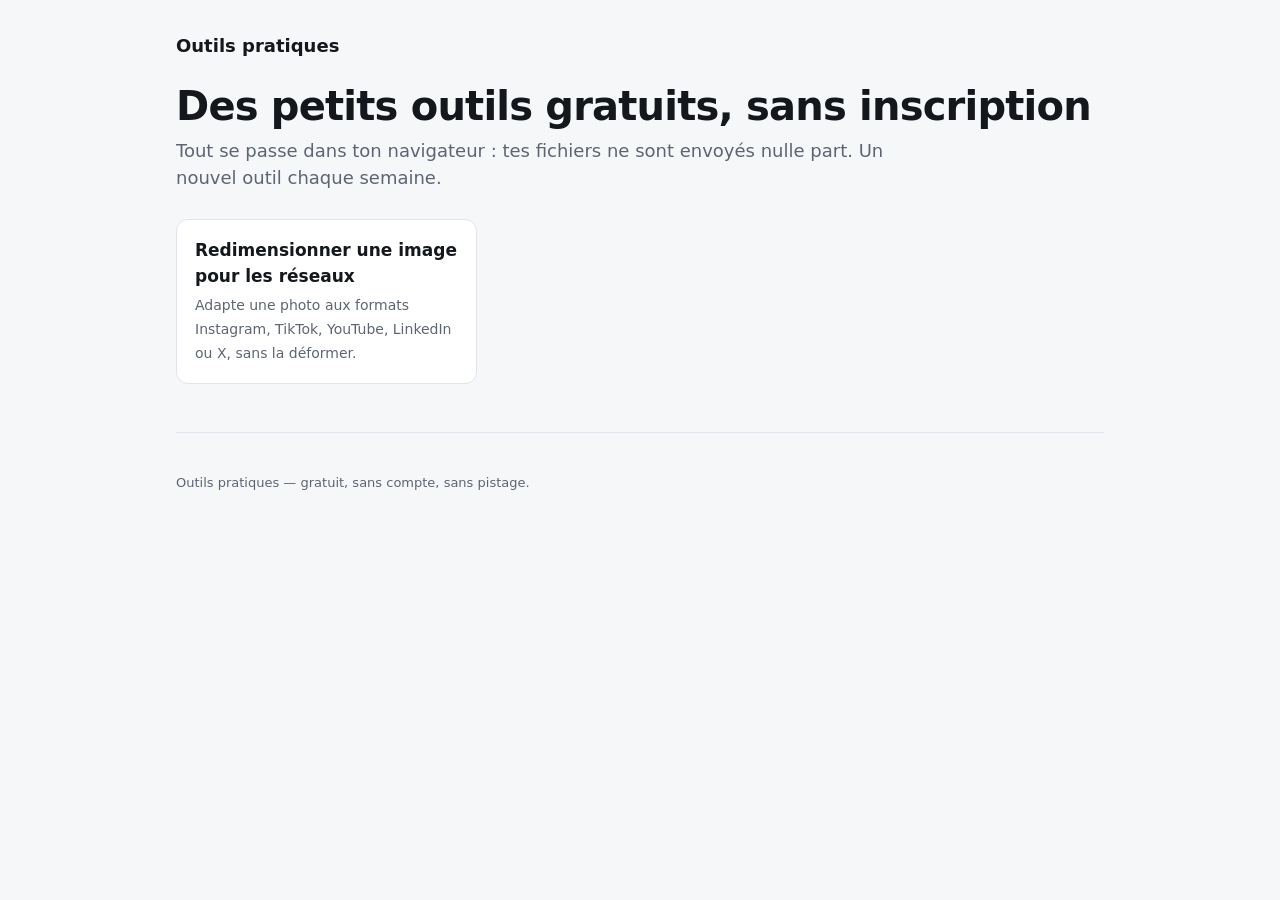
==== index.html @ de30b170 "Hub d'outils + premier outil : redimensionner une image pour les réseaux Co-Authored-By: Claude Opus" ====
<!doctype html>
<html lang="fr">
<head>
<meta charset="utf-8">
<meta name="viewport" content="width=device-width,initial-scale=1">
<title>Outils pratiques — petits outils en ligne gratuits</title>
<meta name="description" content="Des petits outils en ligne gratuits, simples et sans inscription : images, texte, couleurs, calculs du quotidien.">
<link rel="stylesheet" href="/assets/style.css">
</head>
<body>
<div class="wrap">
  <header class="site"><a class="logo" href="/">Outils pratiques</a></header>
  <h1>Des petits outils gratuits, sans inscription</h1>
  <p class="lead">Tout se passe dans ton navigateur : tes fichiers ne sont envoyés nulle part. Un nouvel outil chaque semaine.</p>
  <div class="grid" id="tools"></div>
  <noscript><p><a href="/outils/redimensionner-image-reseaux/">Redimensionner une image pour les réseaux</a></p></noscript>
  <footer>Outils pratiques — gratuit, sans compte, sans pistage.</footer>
</div>
<script>
fetch('/tools.json').then(r=>r.json()).then(list=>{
  list.sort((a,b)=>b.date.localeCompare(a.date));
  const el=document.getElementById('tools');
  el.innerHTML=list.map(t=>`<a class="tool" href="/outils/${t.slug}/"><strong></strong><span></span></a>`).join('');
  [...el.children].forEach((a,i)=>{a.querySelector('strong').textContent=list[i].titre;a.querySelector('span').textContent=list[i].description});
});
</script>
</body>
</html>
---- assets/style.css ----
:root{
  --bg:#f6f7f9;--panel:#fff;--ink:#14171c;--muted:#5d6573;--line:#e1e4ea;--accent:#2f5bff;--accent-soft:#e8edff;
  --font:"Inter",system-ui,-apple-system,"Segoe UI",Roboto,sans-serif;
}
@media (prefers-color-scheme:dark){:root{--bg:#0f1217;--panel:#171b22;--ink:#e7eaf0;--muted:#97a0ae;--line:#272d37;--accent:#7b97ff;--accent-soft:#1e2640;color-scheme:dark}}
*{box-sizing:border-box}
html,body{margin:0}
body{background:var(--bg);color:var(--ink);font-family:var(--font);font-size:16px;line-height:1.5}
a{color:var(--accent)}
.wrap{max-width:960px;margin:0 auto;padding:24px max(16px,env(safe-area-inset-left))}
header.site{display:flex;justify-content:space-between;align-items:center;gap:12px;padding-block:8px 24px}
header.site a.logo{font-weight:700;font-size:18px;color:var(--ink);text-decoration:none}
h1{font-size:clamp(28px,4vw,40px);line-height:1.15;letter-spacing:-.02em;margin:0 0 8px;text-wrap:balance}
.lead{color:var(--muted);font-size:18px;margin:0 0 28px;max-width:62ch}
.grid{display:grid;grid-template-columns:repeat(auto-fill,minmax(260px,1fr));gap:12px}
.tool{display:block;background:var(--panel);border:1px solid var(--line);border-radius:12px;padding:18px;text-decoration:none;color:inherit}
.tool:hover{border-color:var(--accent)}
.tool strong{display:block;font-size:17px;margin-bottom:4px}
.tool span{color:var(--muted);font-size:14px}
.panel{background:var(--panel);border:1px solid var(--line);border-radius:12px;padding:20px}
label{font-weight:600;font-size:14px;display:block;margin-bottom:6px}
select,input[type=number]{font:inherit;color:var(--ink);background:var(--panel);border:1px solid var(--line);border-radius:8px;padding:9px 10px;width:100%}
.btn{display:inline-block;font:inherit;font-weight:600;border:0;border-radius:8px;padding:11px 16px;background:var(--accent);color:#fff;cursor:pointer;text-decoration:none}
.btn.ghost{background:transparent;color:var(--ink);border:1px solid var(--line)}
.btn:disabled{opacity:.5;cursor:not-allowed}
.drop{border:2px dashed var(--line);border-radius:12px;padding:32px;text-align:center;color:var(--muted);cursor:pointer}
.drop.on{border-color:var(--accent);background:var(--accent-soft)}
.row{display:grid;grid-template-columns:repeat(auto-fit,minmax(200px,1fr));gap:12px}
.content{max-width:68ch;color:var(--ink)}
.content h2{font-size:22px;margin:32px 0 8px}
.content p,.content li{color:var(--muted)}
footer{color:var(--muted);font-size:13px;padding-block:40px 24px;border-top:1px solid var(--line);margin-top:48px}
:focus-visible{outline:2px solid var(--accent);outline-offset:2px}
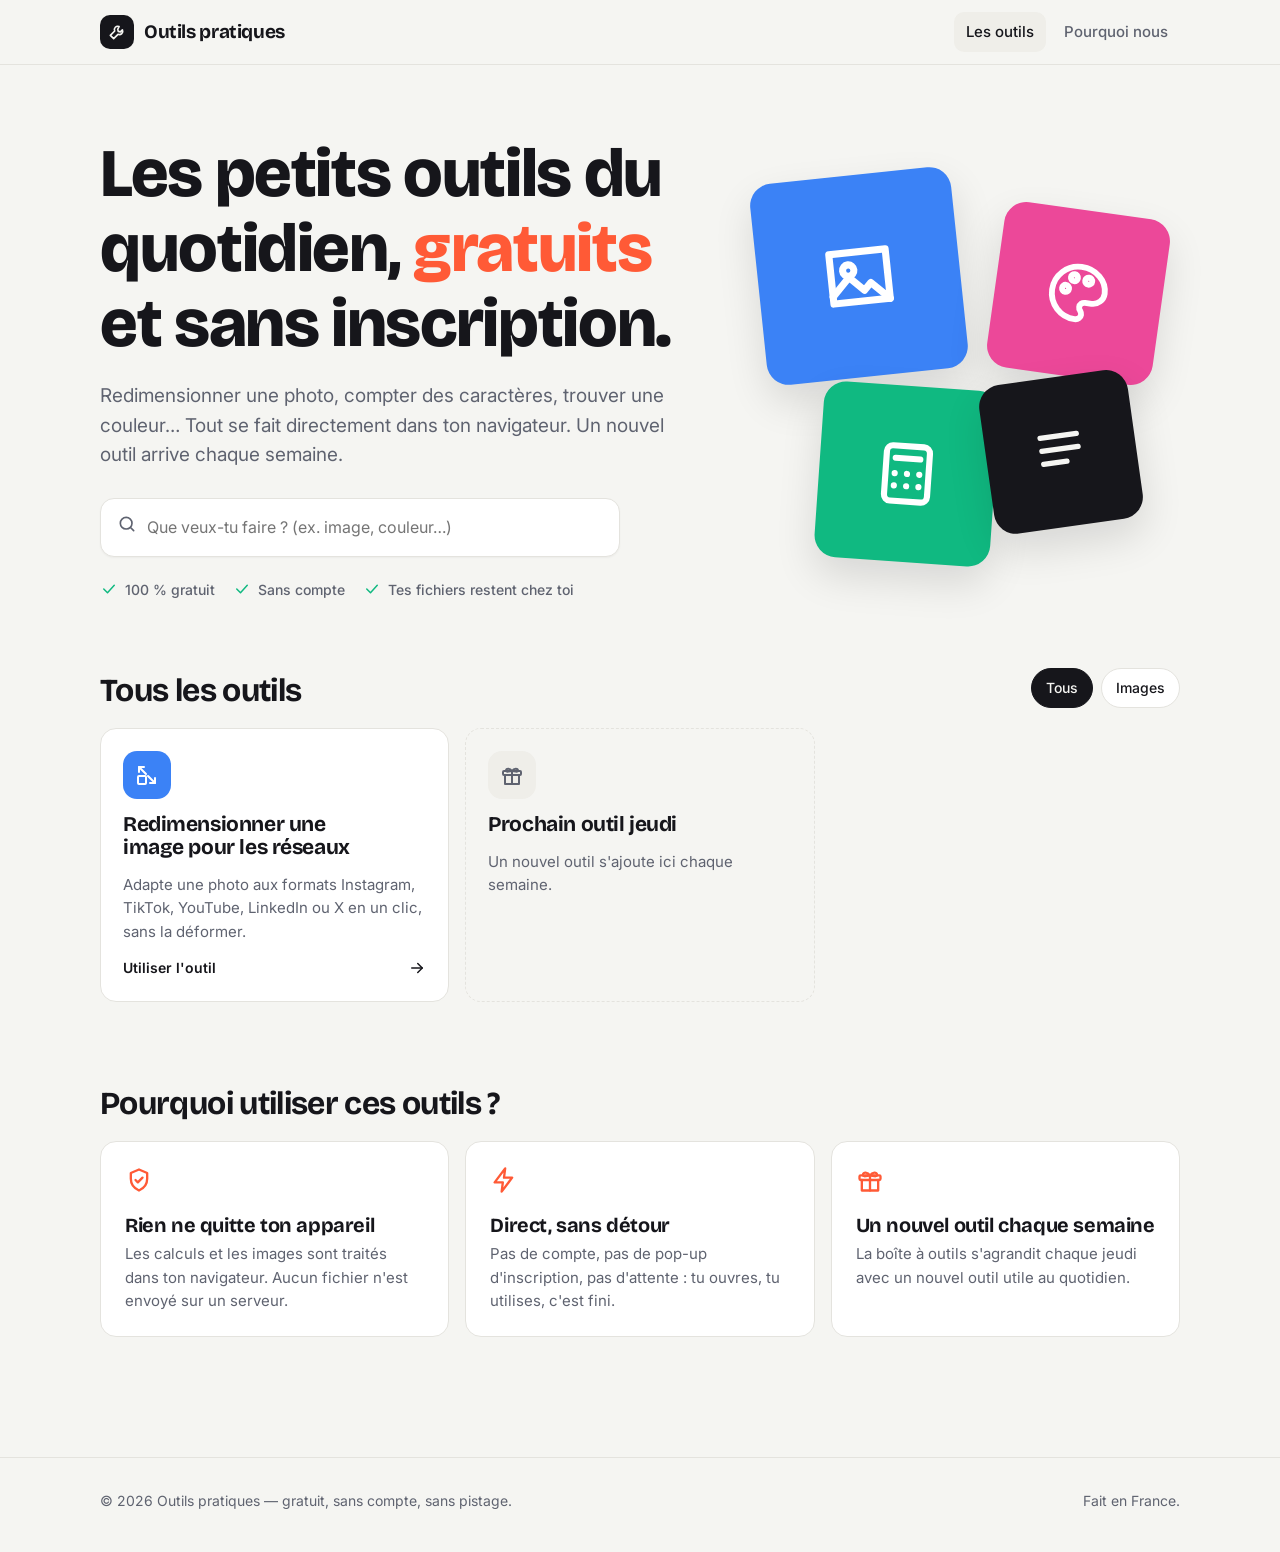
==== commit 6a068e7f: "Refonte du site : page d'accueil et outil de redimensionnement soignés Co-Authored-By: Claude Opus 5" ====
--- a/index.html
+++ b/index.html
@@ -3,26 +3,93 @@
 <head>
 <meta charset="utf-8">
 <meta name="viewport" content="width=device-width,initial-scale=1">
-<title>Outils pratiques — petits outils en ligne gratuits</title>
-<meta name="description" content="Des petits outils en ligne gratuits, simples et sans inscription : images, texte, couleurs, calculs du quotidien.">
+<title>Outils pratiques — petits outils en ligne gratuits, sans inscription</title>
+<meta name="description" content="Des outils en ligne gratuits pour le quotidien : images, texte, couleurs, calculs. Sans inscription, et rien n'est envoyé sur un serveur.">
+<link rel="canonical" href="https://outils-pratiques.vercel.app/">
+<meta property="og:title" content="Outils pratiques — gratuits et sans inscription">
+<meta property="og:description" content="Des petits outils du quotidien qui marchent directement dans ton navigateur.">
+<link rel="preconnect" href="https://fonts.googleapis.com"><link rel="preconnect" href="https://fonts.gstatic.com" crossorigin>
+<link rel="stylesheet" href="https://fonts.googleapis.com/css2?family=Bricolage+Grotesque:opsz,wght@12..96,600;12..96,800&family=Inter:wght@400;500;600&display=swap">
 <link rel="stylesheet" href="/assets/style.css">
+<link rel="icon" href="data:image/svg+xml,%3Csvg xmlns='http://www.w3.org/2000/svg' viewBox='0 0 32 32'%3E%3Crect width='32' height='32' rx='8' fill='%2316161b'/%3E%3Cpath d='M19.3 7.3a5.3 5.3 0 0 0-7 7L5.3 21.3l5.4 5.4 7-7a5.3 5.3 0 0 0 7-7l-3.2 3.2-3.5-.8-.8-3.5z' fill='none' stroke='%23fff' stroke-width='2.4' stroke-linejoin='round'/%3E%3C/svg%3E">
 </head>
 <body>
-<div class="wrap">
-  <header class="site"><a class="logo" href="/">Outils pratiques</a></header>
-  <h1>Des petits outils gratuits, sans inscription</h1>
-  <p class="lead">Tout se passe dans ton navigateur : tes fichiers ne sont envoyés nulle part. Un nouvel outil chaque semaine.</p>
-  <div class="grid" id="tools"></div>
-  <noscript><p><a href="/outils/redimensionner-image-reseaux/">Redimensionner une image pour les réseaux</a></p></noscript>
-  <footer>Outils pratiques — gratuit, sans compte, sans pistage.</footer>
-</div>
+<header class="site-head"><div class="wrap">
+  <a class="logo" href="/"><span class="mark" data-icon="logo"></span>Outils pratiques</a>
+  <nav><a href="/#outils" aria-current="page">Les outils</a><a href="/#pourquoi" class="hide-sm">Pourquoi nous</a></nav>
+</div></header>
+
+<main>
+  <section class="wrap hero">
+    <div>
+      <h1>Les petits outils du quotidien, <em>gratuits</em> et sans inscription.</h1>
+      <p>Redimensionner une photo, compter des caractères, trouver une couleur… Tout se fait directement dans ton navigateur. Un nouvel outil arrive chaque semaine.</p>
+      <label class="search" for="q"><span data-icon="search"></span><input id="q" type="search" placeholder="Que veux-tu faire ? (ex. image, couleur…)" autocomplete="off"></label>
+      <div class="trust">
+        <span><span data-icon="check"></span>100 % gratuit</span>
+        <span><span data-icon="check"></span>Sans compte</span>
+        <span><span data-icon="check"></span>Tes fichiers restent chez toi</span>
+      </div>
+    </div>
+    <div class="hero-art" aria-hidden="true">
+      <div class="tile t1" data-icon="image"></div>
+      <div class="tile t2" data-icon="couleurs"></div>
+      <div class="tile t3" data-icon="calculs"></div>
+      <div class="tile t4" data-icon="texte"></div>
+    </div>
+  </section>
+
+  <section class="wrap section" id="outils">
+    <div class="section-head">
+      <h2>Tous les outils</h2>
+      <div class="filters" id="filters"></div>
+    </div>
+    <div class="tools" id="tools">
+      <noscript><a class="tool-card" href="/outils/redimensionner-image-reseaux/"><h3>Redimensionner une image pour les réseaux</h3></a></noscript>
+    </div>
+  </section>
+
+  <section class="wrap section" id="pourquoi">
+    <div class="section-head"><h2>Pourquoi utiliser ces outils ?</h2></div>
+    <div class="why">
+      <div><span data-icon="shield"></span><h3>Rien ne quitte ton appareil</h3><p>Les calculs et les images sont traités dans ton navigateur. Aucun fichier n'est envoyé sur un serveur.</p></div>
+      <div><span data-icon="bolt"></span><h3>Direct, sans détour</h3><p>Pas de compte, pas de pop-up d'inscription, pas d'attente : tu ouvres, tu utilises, c'est fini.</p></div>
+      <div><span data-icon="gift"></span><h3>Un nouvel outil chaque semaine</h3><p>La boîte à outils s'agrandit chaque jeudi avec un nouvel outil utile au quotidien.</p></div>
+    </div>
+  </section>
+</main>
+
+<footer class="site-foot"><div class="wrap">
+  <span>© 2026 Outils pratiques — gratuit, sans compte, sans pistage.</span>
+  <span>Fait en France.</span>
+</div></footer>
+
+<script src="/assets/icons.js"></script>
 <script>
-fetch('/tools.json').then(r=>r.json()).then(list=>{
-  list.sort((a,b)=>b.date.localeCompare(a.date));
-  const el=document.getElementById('tools');
-  el.innerHTML=list.map(t=>`<a class="tool" href="/outils/${t.slug}/"><strong></strong><span></span></a>`).join('');
-  [...el.children].forEach((a,i)=>{a.querySelector('strong').textContent=list[i].titre;a.querySelector('span').textContent=list[i].description});
-});
+const CAT={images:"Images",texte:"Texte",couleurs:"Couleurs",calculs:"Calculs",productivite:"Productivité"};
+const state={cat:"",q:"",list:[]};
+const norm=s=>s.toLowerCase().normalize("NFD").replace(/[̀-ͯ]/g,"");
+function render(){
+  const recent=Date.now()-14*864e5;
+  const items=state.list.filter(t=>(!state.cat||t.categorie===state.cat)&&(!state.q||norm(t.titre+" "+t.description+" "+(CAT[t.categorie]||"")).includes(state.q)));
+  const el=document.getElementById("tools");
+  el.innerHTML=items.map(t=>`<a class="tool-card" href="/outils/${t.slug}/">
+      ${new Date(t.date).getTime()>recent?'<span class="badge">Nouveau</span>':''}
+      <span class="ic" style="background:var(--c-${t.categorie})">${icon(t.icone||t.categorie)}</span>
+      <h3></h3><p></p>
+      <span class="go">Utiliser l'outil ${icon("arrow")}</span></a>`).join("")+
+    (state.q||state.cat?"":`<div class="tool-card soon"><span class="ic">${icon("gift")}</span><h3>Prochain outil jeudi</h3><p>Un nouvel outil s'ajoute ici chaque semaine.</p></div>`);
+  [...el.querySelectorAll("a.tool-card")].forEach((a,i)=>{a.querySelector("h3").textContent=items[i].titre;a.querySelector("p").textContent=items[i].description});
+  if(!items.length)el.innerHTML='<p style="color:var(--muted)">Aucun outil ne correspond pour l\'instant.</p>';
+}
+function filters(){
+  const used=[...new Set(state.list.map(t=>t.categorie))];
+  const f=document.getElementById("filters");
+  f.innerHTML=`<button class="chip" data-c="" aria-pressed="${!state.cat}">Tous</button>`+used.map(c=>`<button class="chip" data-c="${c}" aria-pressed="${state.cat===c}">${CAT[c]||c}</button>`).join("");
+}
+document.getElementById("filters").addEventListener("click",e=>{const b=e.target.closest("[data-c]");if(!b)return;state.cat=b.dataset.c;filters();render()});
+document.getElementById("q").addEventListener("input",e=>{state.q=norm(e.target.value.trim());render()});
+fetch("/tools.json").then(r=>r.json()).then(l=>{state.list=l.sort((a,b)=>b.date.localeCompare(a.date));filters();render()});
 </script>
 </body>
 </html>
--- a/assets/style.css
+++ b/assets/style.css
@@ -1,33 +1,128 @@
+/* Outils pratiques — feuille de style commune
+   Titres : Bricolage Grotesque · texte : Inter · accent : orange tomate */
 :root{
-  --bg:#f6f7f9;--panel:#fff;--ink:#14171c;--muted:#5d6573;--line:#e1e4ea;--accent:#2f5bff;--accent-soft:#e8edff;
-  --font:"Inter",system-ui,-apple-system,"Segoe UI",Roboto,sans-serif;
+  --bg:#f5f5f2; --panel:#ffffff; --ink:#16161b; --muted:#5f6370; --line:#e4e3de; --soft:#efeee9;
+  --accent:#ff5a36; --accent-ink:#c2361a; --accent-soft:#ffe9e3;
+  --c-images:#3b82f6; --c-texte:#8b5cf6; --c-couleurs:#ec4899; --c-calculs:#10b981; --c-productivite:#f59e0b;
+  --display:"Bricolage Grotesque","Inter",system-ui,sans-serif;
+  --sans:"Inter",system-ui,-apple-system,"Segoe UI",Roboto,sans-serif;
+  --radius:16px;
 }
-@media (prefers-color-scheme:dark){:root{--bg:#0f1217;--panel:#171b22;--ink:#e7eaf0;--muted:#97a0ae;--line:#272d37;--accent:#7b97ff;--accent-soft:#1e2640;color-scheme:dark}}
+@media (prefers-color-scheme:dark){:root{
+  --bg:#111114; --panel:#1a1a1f; --ink:#f1f1ef; --muted:#a2a4ad; --line:#2a2a31; --soft:#202027;
+  --accent:#ff7253; --accent-ink:#ff8c71; --accent-soft:#3a1d16; color-scheme:dark}}
 *{box-sizing:border-box}
+html{scroll-behavior:smooth}
 html,body{margin:0}
-body{background:var(--bg);color:var(--ink);font-family:var(--font);font-size:16px;line-height:1.5}
-a{color:var(--accent)}
-.wrap{max-width:960px;margin:0 auto;padding:24px max(16px,env(safe-area-inset-left))}
-header.site{display:flex;justify-content:space-between;align-items:center;gap:12px;padding-block:8px 24px}
-header.site a.logo{font-weight:700;font-size:18px;color:var(--ink);text-decoration:none}
-h1{font-size:clamp(28px,4vw,40px);line-height:1.15;letter-spacing:-.02em;margin:0 0 8px;text-wrap:balance}
-.lead{color:var(--muted);font-size:18px;margin:0 0 28px;max-width:62ch}
-.grid{display:grid;grid-template-columns:repeat(auto-fill,minmax(260px,1fr));gap:12px}
-.tool{display:block;background:var(--panel);border:1px solid var(--line);border-radius:12px;padding:18px;text-decoration:none;color:inherit}
-.tool:hover{border-color:var(--accent)}
-.tool strong{display:block;font-size:17px;margin-bottom:4px}
-.tool span{color:var(--muted);font-size:14px}
-.panel{background:var(--panel);border:1px solid var(--line);border-radius:12px;padding:20px}
-label{font-weight:600;font-size:14px;display:block;margin-bottom:6px}
-select,input[type=number]{font:inherit;color:var(--ink);background:var(--panel);border:1px solid var(--line);border-radius:8px;padding:9px 10px;width:100%}
-.btn{display:inline-block;font:inherit;font-weight:600;border:0;border-radius:8px;padding:11px 16px;background:var(--accent);color:#fff;cursor:pointer;text-decoration:none}
-.btn.ghost{background:transparent;color:var(--ink);border:1px solid var(--line)}
-.btn:disabled{opacity:.5;cursor:not-allowed}
-.drop{border:2px dashed var(--line);border-radius:12px;padding:32px;text-align:center;color:var(--muted);cursor:pointer}
-.drop.on{border-color:var(--accent);background:var(--accent-soft)}
-.row{display:grid;grid-template-columns:repeat(auto-fit,minmax(200px,1fr));gap:12px}
-.content{max-width:68ch;color:var(--ink)}
-.content h2{font-size:22px;margin:32px 0 8px}
+body{background:var(--bg);color:var(--ink);font-family:var(--sans);font-size:16px;line-height:1.55;-webkit-font-smoothing:antialiased}
+a{color:inherit}
+img,svg,canvas{max-width:100%}
+.wrap{max-width:1120px;margin:0 auto;padding-inline:max(20px,env(safe-area-inset-left))}
+h1,h2,h3{font-family:var(--display);letter-spacing:-.02em;line-height:1.1;text-wrap:balance;margin:0}
+:focus-visible{outline:3px solid var(--accent);outline-offset:2px;border-radius:6px}
+
+/* En-tête */
+.site-head{position:sticky;top:0;z-index:10;background:color-mix(in srgb,var(--bg) 88%,transparent);backdrop-filter:blur(10px);border-bottom:1px solid var(--line)}
+.site-head .wrap{display:flex;align-items:center;justify-content:space-between;height:64px;gap:16px}
+.logo{display:flex;align-items:center;gap:10px;text-decoration:none;font-family:var(--display);font-weight:700;font-size:19px;letter-spacing:-.02em}
+.logo .mark{width:34px;height:34px;border-radius:10px;background:var(--ink);color:var(--bg);display:grid;place-items:center}
+.logo .mark svg{width:20px;height:20px}
+.site-head nav{display:flex;gap:6px}
+.site-head nav a{text-decoration:none;font-weight:500;font-size:15px;padding:8px 12px;border-radius:10px;color:var(--muted)}
+.site-head nav a:hover,.site-head nav a[aria-current]{color:var(--ink);background:var(--soft)}
+
+/* Boutons, puces */
+.btn{display:inline-flex;align-items:center;justify-content:center;gap:8px;font:inherit;font-weight:600;font-size:15px;border:0;border-radius:12px;padding:12px 18px;background:var(--accent);color:#fff;cursor:pointer;text-decoration:none;transition:transform .15s,box-shadow .15s}
+.btn:hover{transform:translateY(-1px);box-shadow:0 6px 18px color-mix(in srgb,var(--accent) 35%,transparent)}
+.btn:disabled{opacity:.45;cursor:not-allowed;transform:none;box-shadow:none}
+.btn.ghost{background:var(--panel);color:var(--ink);border:1px solid var(--line)}
+.btn.ghost:hover{box-shadow:none;border-color:var(--ink)}
+.chip{display:inline-flex;align-items:center;gap:6px;font:inherit;font-size:14px;font-weight:500;padding:8px 14px;border-radius:999px;border:1px solid var(--line);background:var(--panel);color:var(--ink);cursor:pointer}
+.chip[aria-pressed="true"]{background:var(--ink);color:var(--bg);border-color:var(--ink)}
+.badge{font-size:12px;font-weight:600;padding:3px 9px;border-radius:999px;background:var(--accent-soft);color:var(--accent-ink)}
+
+/* Accueil */
+.hero{padding-block:72px 40px;display:grid;grid-template-columns:minmax(0,1.25fr) minmax(0,1fr);gap:48px;align-items:center}
+.hero h1{font-size:clamp(40px,6vw,68px);font-weight:800}
+.hero h1 em{font-style:normal;color:var(--accent)}
+.hero p{font-size:19px;color:var(--muted);max-width:52ch;margin:20px 0 28px}
+.search{display:flex;align-items:center;gap:10px;background:var(--panel);border:1px solid var(--line);border-radius:14px;padding:6px 6px 6px 16px;max-width:520px;box-shadow:0 1px 2px rgb(0 0 0/.04)}
+.search svg{width:20px;height:20px;color:var(--muted);flex-shrink:0}
+.search input{flex:1;min-width:0;border:0;background:none;font:inherit;font-size:16px;color:var(--ink);padding:10px 0}
+.search input:focus{outline:none}
+.search:focus-within{border-color:var(--ink)}
+.trust{display:flex;flex-wrap:wrap;gap:18px;margin-top:22px;color:var(--muted);font-size:14px;font-weight:500}
+.trust span{display:flex;align-items:center;gap:7px}
+.trust svg{width:18px;height:18px;color:var(--c-calculs)}
+.hero-art{position:relative;aspect-ratio:1/1;max-width:440px;justify-self:end;width:100%}
+.hero-art .tile{position:absolute;border-radius:22px;display:grid;place-items:center;color:#fff;box-shadow:0 18px 40px rgb(0 0 0/.12)}
+.hero-art .tile svg{width:42%;height:42%}
+.t1{width:46%;height:46%;left:4%;top:6%;background:var(--c-images);transform:rotate(-6deg)}
+.t2{width:38%;height:38%;right:4%;top:14%;background:var(--c-couleurs);transform:rotate(8deg)}
+.t3{width:40%;height:40%;left:18%;bottom:6%;background:var(--c-calculs);transform:rotate(4deg)}
+.t4{width:34%;height:34%;right:10%;bottom:14%;background:var(--ink);color:var(--bg)!important;transform:rotate(-8deg)}
+.section{padding-block:28px 56px}
+.section-head{display:flex;justify-content:space-between;align-items:end;gap:16px;flex-wrap:wrap;margin-bottom:20px}
+.section-head h2{font-size:32px}
+.filters{display:flex;flex-wrap:wrap;gap:8px}
+.tools{display:grid;grid-template-columns:repeat(auto-fill,minmax(300px,1fr));gap:16px}
+.tool-card{position:relative;display:flex;flex-direction:column;gap:14px;background:var(--panel);border:1px solid var(--line);border-radius:var(--radius);padding:22px;text-decoration:none;transition:transform .15s,box-shadow .15s,border-color .15s}
+.tool-card:hover{transform:translateY(-3px);box-shadow:0 14px 34px rgb(0 0 0/.08);border-color:transparent}
+.tool-card .ic{width:48px;height:48px;border-radius:14px;display:grid;place-items:center;color:#fff}
+.tool-card .ic svg{width:24px;height:24px}
+.tool-card h3{font-size:21px}
+.tool-card p{margin:0;color:var(--muted);font-size:15px}
+.tool-card .go{margin-top:auto;display:flex;justify-content:space-between;align-items:center;font-weight:600;font-size:14px}
+.tool-card .go svg{width:18px;height:18px;transition:transform .15s}
+.tool-card:hover .go svg{transform:translateX(4px)}
+.tool-card .badge{position:absolute;top:18px;right:18px}
+.tool-card.soon{border-style:dashed;background:transparent;pointer-events:none}
+.tool-card.soon .ic{background:var(--soft)!important;color:var(--muted)}
+.why{display:grid;grid-template-columns:repeat(3,minmax(0,1fr));gap:16px}
+.why div{background:var(--panel);border:1px solid var(--line);border-radius:var(--radius);padding:24px}
+.why svg{width:28px;height:28px;color:var(--accent)}
+.why h3{font-size:20px;margin:14px 0 6px}
+.why p{margin:0;color:var(--muted);font-size:15px}
+
+/* Page outil */
+.crumbs{font-size:14px;color:var(--muted);padding-top:28px}
+.crumbs a{text-decoration:none}
+.crumbs a:hover{color:var(--ink)}
+.tool-hero{padding-block:14px 26px;display:flex;gap:18px;align-items:flex-start}
+.tool-hero .ic{width:60px;height:60px;border-radius:18px;display:grid;place-items:center;color:#fff;flex-shrink:0}
+.tool-hero .ic svg{width:30px;height:30px}
+.tool-hero h1{font-size:clamp(30px,4.4vw,46px);font-weight:800}
+.tool-hero p{margin:10px 0 0;font-size:18px;color:var(--muted);max-width:62ch}
+.app{display:grid;grid-template-columns:380px minmax(0,1fr);gap:20px;align-items:start}
+.panel{background:var(--panel);border:1px solid var(--line);border-radius:var(--radius);padding:20px}
+.controls{display:flex;flex-direction:column;gap:22px}
+.lbl{display:block;font-size:13px;font-weight:600;color:var(--muted);text-transform:uppercase;letter-spacing:.06em;margin-bottom:10px}
+.content{max-width:72ch}
+.content h2{font-size:28px;margin:44px 0 12px}
 .content p,.content li{color:var(--muted)}
-footer{color:var(--muted);font-size:13px;padding-block:40px 24px;border-top:1px solid var(--line);margin-top:48px}
-:focus-visible{outline:2px solid var(--accent);outline-offset:2px}
+.faq details{background:var(--panel);border:1px solid var(--line);border-radius:12px;padding:14px 18px;margin-bottom:10px}
+.faq summary{cursor:pointer;font-weight:600;list-style:none;display:flex;justify-content:space-between;gap:12px}
+.faq summary::after{content:"+";font-size:20px;line-height:1;color:var(--muted)}
+.faq details[open] summary::after{content:"–"}
+.faq p{margin:10px 0 0}
+table.sizes{width:100%;border-collapse:collapse;background:var(--panel);border:1px solid var(--line);border-radius:12px;overflow:hidden;font-size:15px}
+table.sizes th,table.sizes td{text-align:left;padding:11px 14px;border-bottom:1px solid var(--line)}
+table.sizes th{font-size:13px;color:var(--muted);font-weight:600;background:var(--soft)}
+table.sizes td:last-child{font-variant-numeric:tabular-nums;font-weight:600;white-space:nowrap}
+.table-wrap{overflow-x:auto}
+
+/* Pied de page */
+footer.site-foot{margin-top:64px;border-top:1px solid var(--line);padding-block:32px 40px;color:var(--muted);font-size:14px}
+footer.site-foot .wrap{display:flex;justify-content:space-between;gap:16px;flex-wrap:wrap}
+
+@media (max-width:900px){
+  .hero{grid-template-columns:minmax(0,1fr);padding-top:44px}
+  .hero-art{display:none}
+  .why{grid-template-columns:minmax(0,1fr)}
+  .app{grid-template-columns:minmax(0,1fr)}
+}
+@media (max-width:520px){
+  .site-head nav a.hide-sm{display:none}
+  .tool-hero{flex-direction:column}
+}
+@media (prefers-reduced-motion:reduce){*{transition:none!important;scroll-behavior:auto!important}}
